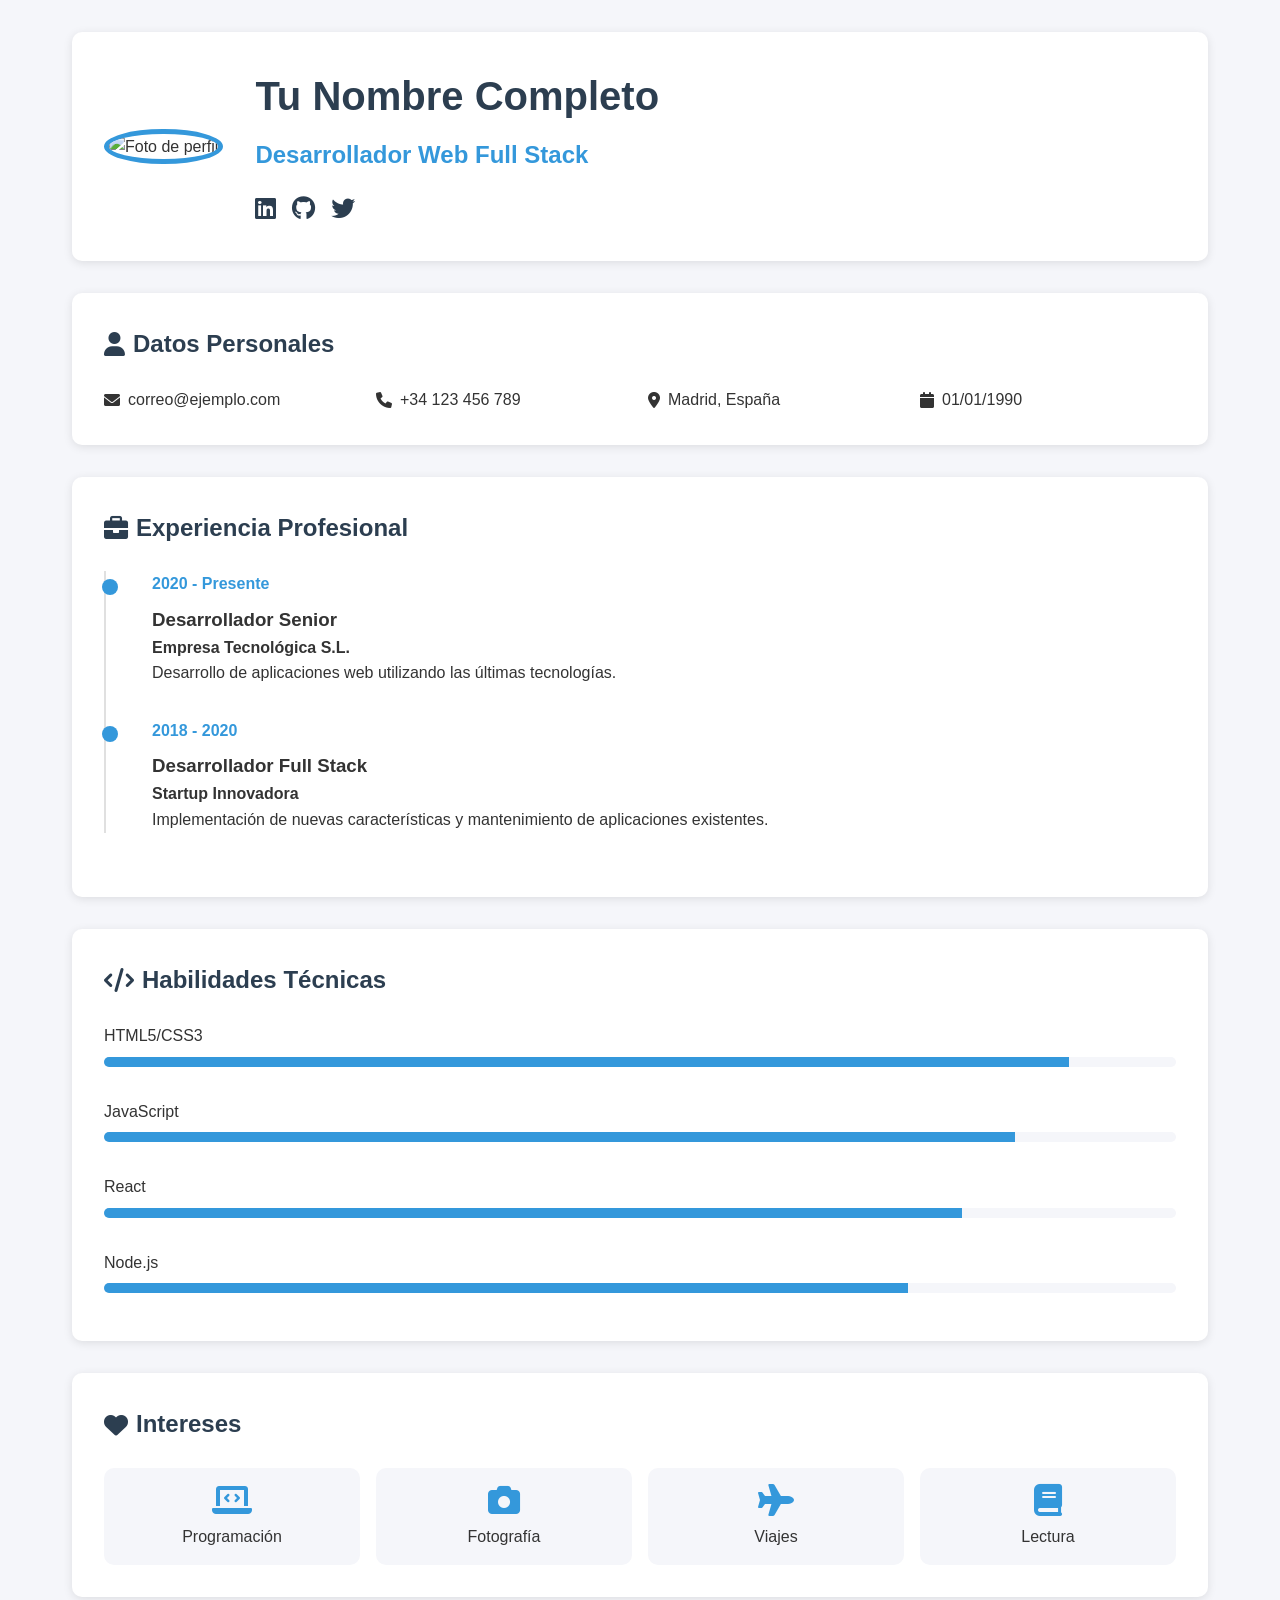
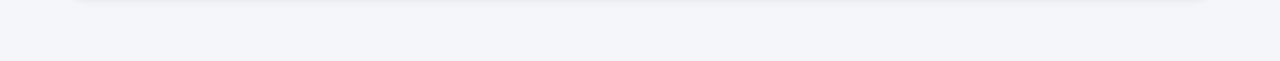
==== index.html @ dc8d5694 "index" ====
<!-- index.html -->
<!DOCTYPE html>
<html lang="es">
<head>
    <meta charset="UTF-8">
    <meta name="viewport" content="width=device-width, initial-scale=1.0">
    <title>Mi Curriculum Vitae</title>
    <link rel="stylesheet" href="styles.css">
    <link rel="stylesheet" href="https://cdnjs.cloudflare.com/ajax/libs/font-awesome/6.0.0/css/all.min.css">
</head>
<body>
    <div class="container">
        <!-- Sección de Perfil -->
        <header class="profile-section">
            <div class="profile-image">
                <img src="/api/placeholder/200/200" alt="Foto de perfil" class="profile-pic">
            </div>
            <div class="profile-info">
                <h1>Tu Nombre Completo</h1>
                <h2>Desarrollador Web Full Stack</h2>
                <div class="social-links">
                    <a href="#" class="social-icon"><i class="fab fa-linkedin"></i></a>
                    <a href="#" class="social-icon"><i class="fab fa-github"></i></a>
                    <a href="#" class="social-icon"><i class="fab fa-twitter"></i></a>
                </div>
            </div>
        </header>

        <!-- Datos Personales -->
        <section class="personal-info section">
            <h2 class="section-title"><i class="fas fa-user"></i> Datos Personales</h2>
            <div class="info-grid">
                <div class="info-item">
                    <i class="fas fa-envelope"></i>
                    <p>correo@ejemplo.com</p>
                </div>
                <div class="info-item">
                    <i class="fas fa-phone"></i>
                    <p>+34 123 456 789</p>
                </div>
                <div class="info-item">
                    <i class="fas fa-map-marker-alt"></i>
                    <p>Madrid, España</p>
                </div>
                <div class="info-item">
                    <i class="fas fa-calendar"></i>
                    <p>01/01/1990</p>
                </div>
            </div>
        </section>

        <!-- Experiencia -->
        <section class="experience section">
            <h2 class="section-title"><i class="fas fa-briefcase"></i> Experiencia Profesional</h2>
            <div class="timeline">
                <div class="timeline-item">
                    <div class="timeline-date">2020 - Presente</div>
                    <div class="timeline-content">
                        <h3>Desarrollador Senior</h3>
                        <h4>Empresa Tecnológica S.L.</h4>
                        <p>Desarrollo de aplicaciones web utilizando las últimas tecnologías.</p>
                    </div>
                </div>
                <div class="timeline-item">
                    <div class="timeline-date">2018 - 2020</div>
                    <div class="timeline-content">
                        <h3>Desarrollador Full Stack</h3>
                        <h4>Startup Innovadora</h4>
                        <p>Implementación de nuevas características y mantenimiento de aplicaciones existentes.</p>
                    </div>
                </div>
            </div>
        </section>

        <!-- Habilidades -->
        <section class="skills section">
            <h2 class="section-title"><i class="fas fa-code"></i> Habilidades Técnicas</h2>
            <div class="skills-grid">
                <div class="skill-item" data-skill="90">
                    <div class="skill-name">HTML5/CSS3</div>
                    <div class="skill-bar">
                        <div class="skill-level"></div>
                    </div>
                </div>
                <div class="skill-item" data-skill="85">
                    <div class="skill-name">JavaScript</div>
                    <div class="skill-bar">
                        <div class="skill-level"></div>
                    </div>
                </div>
                <div class="skill-item" data-skill="80">
                    <div class="skill-name">React</div>
                    <div class="skill-bar">
                        <div class="skill-level"></div>
                    </div>
                </div>
                <div class="skill-item" data-skill="75">
                    <div class="skill-name">Node.js</div>
                    <div class="skill-bar">
                        <div class="skill-level"></div>
                    </div>
                </div>
            </div>
        </section>

        <!-- Intereses -->
        <section class="interests section">
            <h2 class="section-title"><i class="fas fa-heart"></i> Intereses</h2>
            <div class="interests-grid">
                <div class="interest-item">
                    <i class="fas fa-laptop-code"></i>
                    <p>Programación</p>
                </div>
                <div class="interest-item">
                    <i class="fas fa-camera"></i>
                    <p>Fotografía</p>
                </div>
                <div class="interest-item">
                    <i class="fas fa-plane"></i>
                    <p>Viajes</p>
                </div>
                <div class="interest-item">
                    <i class="fas fa-book"></i>
                    <p>Lectura</p>
                </div>
            </div>
        </section>
    </div>
    <script src="script.js"></script>
</body>
</html>
---- styles.css ----
/* styles.css */
:root {
    --primary-color: #2c3e50;
    --secondary-color: #3498db;
    --text-color: #333;
    --light-gray: #f5f6fa;
    --timeline-color: #e0e0e0;
}

* {
    margin: 0;
    padding: 0;
    box-sizing: border-box;
}

body {
    font-family: 'Segoe UI', Tahoma, Geneva, Verdana, sans-serif;
    line-height: 1.6;
    color: var(--text-color);
    background-color: var(--light-gray);
}

.container {
    max-width: 1200px;
    margin: 0 auto;
    padding: 2rem;
}

/* Perfil */
.profile-section {
    display: flex;
    align-items: center;
    gap: 2rem;
    background-color: white;
    padding: 2rem;
    border-radius: 10px;
    box-shadow: 0 2px 10px rgba(0, 0, 0, 0.1);
    margin-bottom: 2rem;
}

.profile-image {
    flex-shrink: 0;
}

.profile-pic {
    width: 200px;
    height: 200px;
    border-radius: 50%;
    object-fit: cover;
    border: 5px solid var(--secondary-color);
}

.profile-info h1 {
    font-size: 2.5rem;
    color: var(--primary-color);
    margin-bottom: 0.5rem;
}

.profile-info h2 {
    color: var(--secondary-color);
    font-size: 1.5rem;
    margin-bottom: 1rem;
}

.social-links {
    display: flex;
    gap: 1rem;
}

.social-icon {
    color: var(--primary-color);
    font-size: 1.5rem;
    transition: color 0.3s ease;
}

.social-icon:hover {
    color: var(--secondary-color);
}

/* Secciones Generales */
.section {
    background-color: white;
    padding: 2rem;
    border-radius: 10px;
    box-shadow: 0 2px 10px rgba(0, 0, 0, 0.1);
    margin-bottom: 2rem;
}

.section-title {
    color: var(--primary-color);
    margin-bottom: 1.5rem;
    display: flex;
    align-items: center;
    gap: 0.5rem;
}

/* Datos Personales */
.info-grid {
    display: grid;
    grid-template-columns: repeat(auto-fit, minmax(200px, 1fr));
    gap: 1rem;
}

.info-item {
    display: flex;
    align-items: center;
    gap: 0.5rem;
}

/* Timeline */
.timeline {
    position: relative;
    padding-left: 2rem;
}

.timeline::before {
    content: '';
    position: absolute;
    left: 0;
    top: 0;
    height: 100%;
    width: 2px;
    background-color: var(--timeline-color);
}

.timeline-item {
    position: relative;
    margin-bottom: 2rem;
    padding-left: 1rem;
}

.timeline-item::before {
    content: '';
    position: absolute;
    left: -2.1rem;
    top: 0.5rem;
    width: 1rem;
    height: 1rem;
    background-color: var(--secondary-color);
    border-radius: 50%;
}

.timeline-date {
    color: var(--secondary-color);
    font-weight: bold;
    margin-bottom: 0.5rem;
}

/* Habilidades */
.skills-grid {
    display: grid;
    gap: 1rem;
}

.skill-item {
    margin-bottom: 1rem;
}

.skill-name {
    margin-bottom: 0.5rem;
}

.skill-bar {
    height: 10px;
    background-color: var(--light-gray);
    border-radius: 5px;
    overflow: hidden;
}

.skill-level {
    height: 100%;
    background-color: var(--secondary-color);
    width: 0;
    transition: width 1s ease-in-out;
}

/* Intereses */
.interests-grid {
    display: grid;
    grid-template-columns: repeat(auto-fit, minmax(150px, 1fr));
    gap: 1rem;
}

.interest-item {
    text-align: center;
    padding: 1rem;
    background-color: var(--light-gray);
    border-radius: 10px;
    transition: transform 0.3s ease;
}

.interest-item:hover {
    transform: translateY(-5px);
}

.interest-item i {
    font-size: 2rem;
    color: var(--secondary-color);
    margin-bottom: 0.5rem;
}

/* Responsive */
@media (max-width: 768px) {
    .profile-section {
        flex-direction: column;
        text-align: center;
    }

    .social-links {
        justify-content: center;
    }

    .info-grid {
        grid-template-columns: 1fr;
    }
}
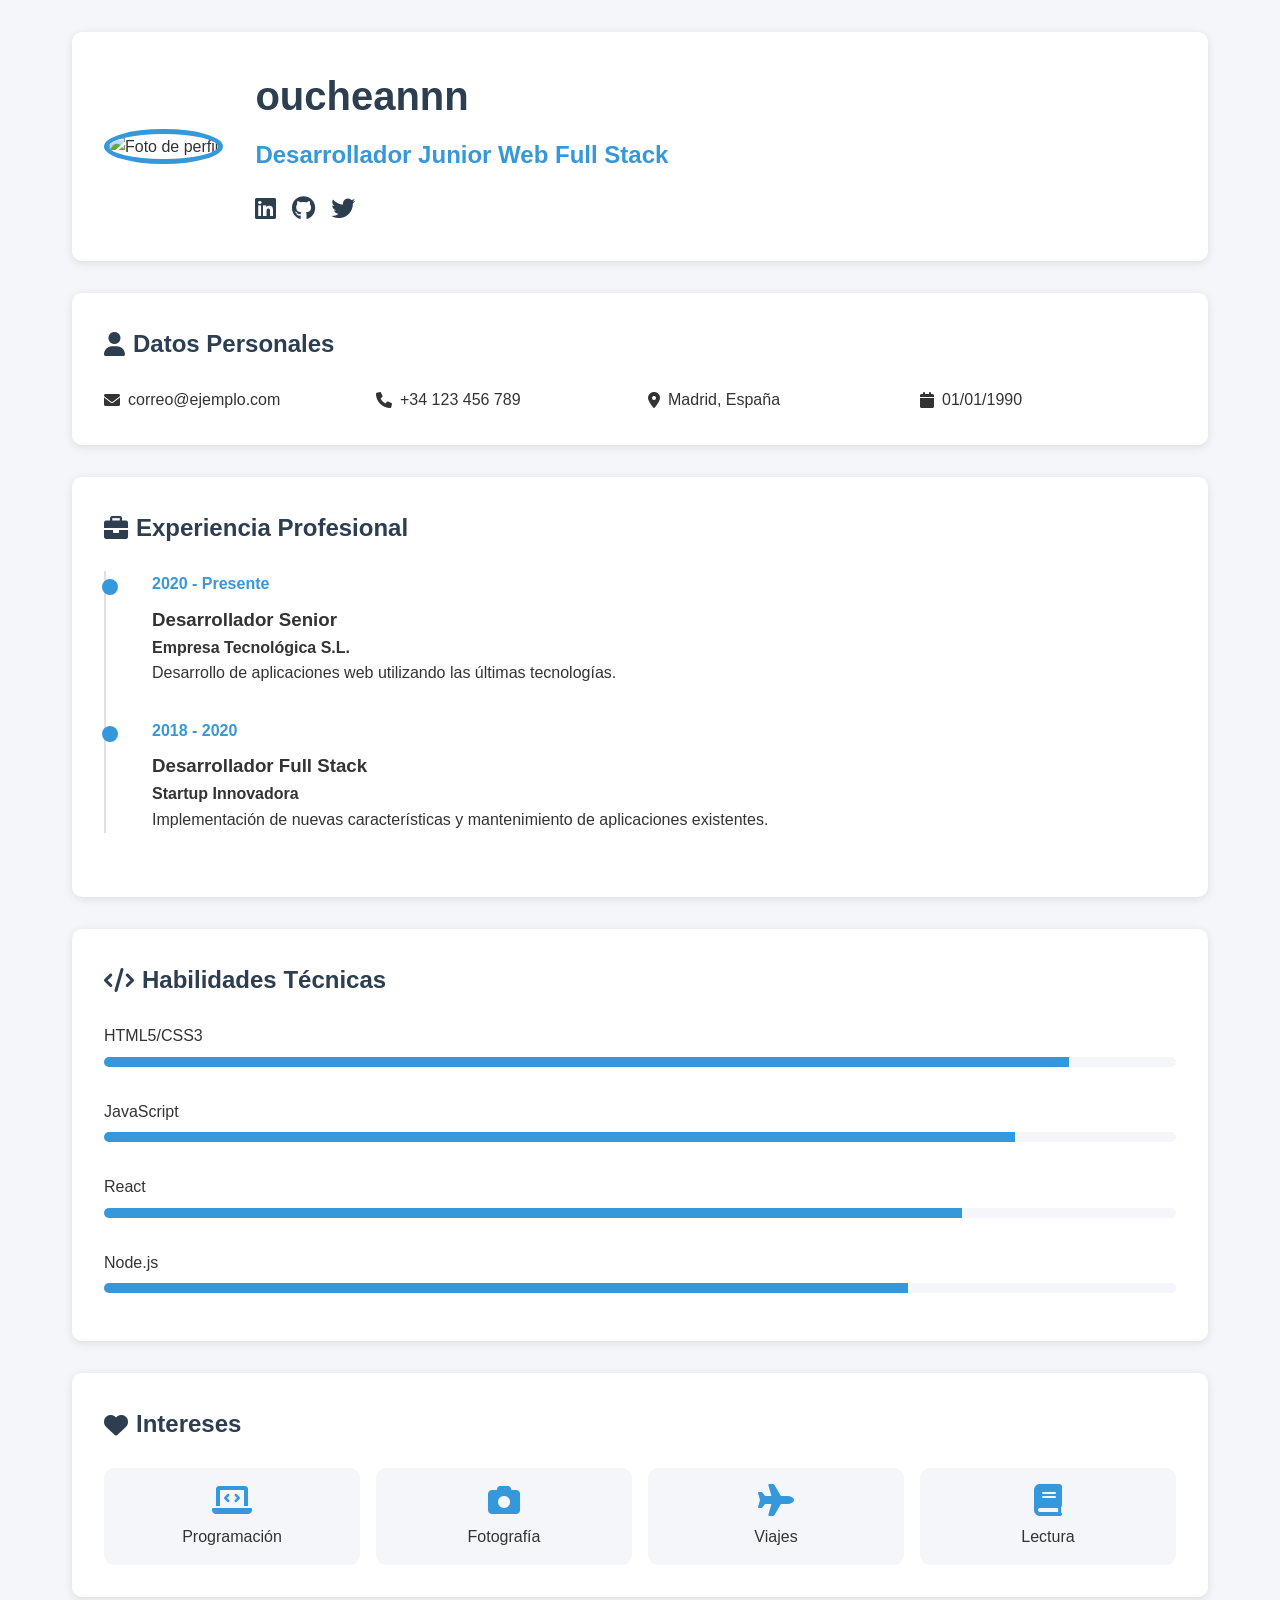
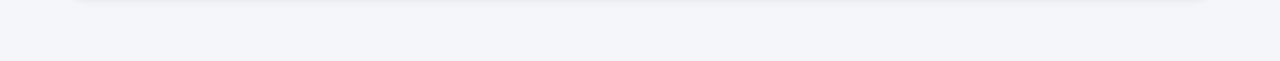
==== commit ed00a80d: "rellene los datos" ====
--- a/index.html
+++ b/index.html
@@ -16,8 +16,8 @@
                 <img src="/api/placeholder/200/200" alt="Foto de perfil" class="profile-pic">
             </div>
             <div class="profile-info">
-                <h1>Tu Nombre Completo</h1>
-                <h2>Desarrollador Web Full Stack</h2>
+                <h1>oucheannn</h1>
+                <h2>Desarrollador Junior Web Full Stack</h2>
                 <div class="social-links">
                     <a href="#" class="social-icon"><i class="fab fa-linkedin"></i></a>
                     <a href="#" class="social-icon"><i class="fab fa-github"></i></a>
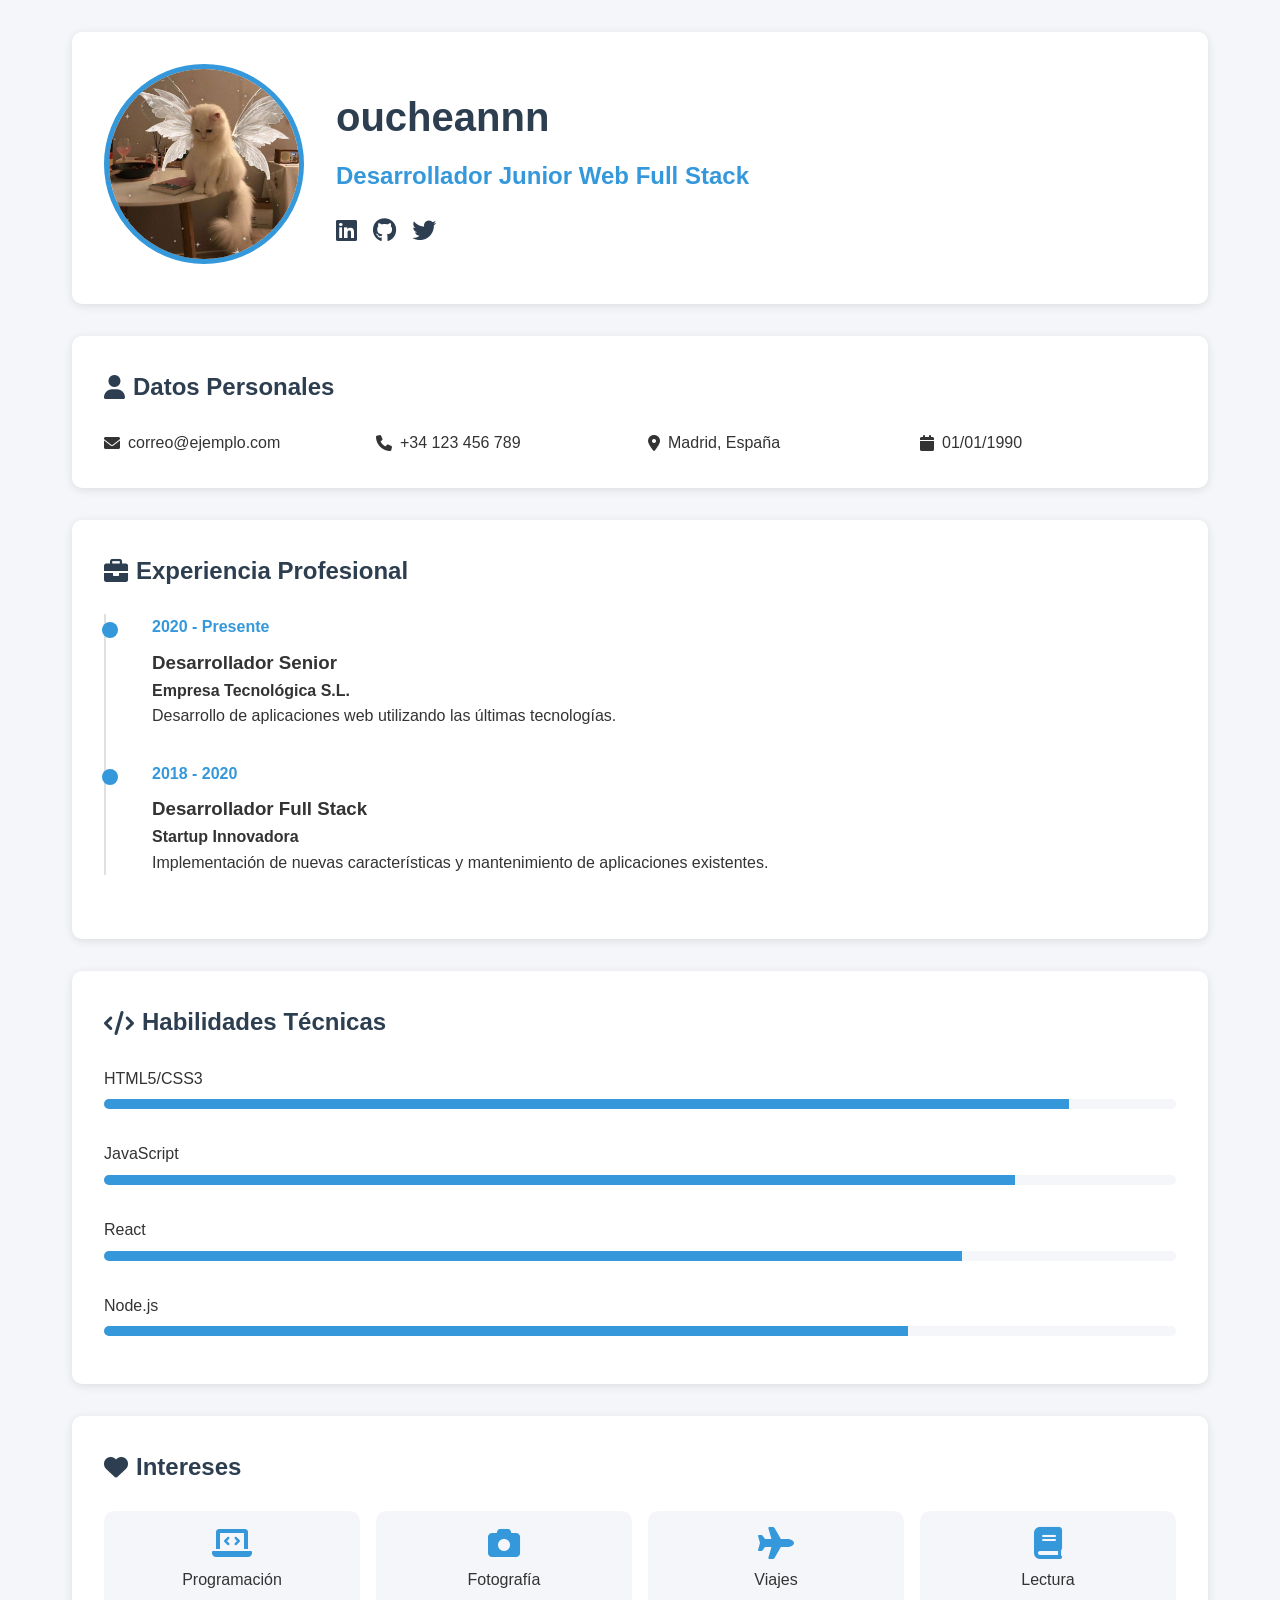
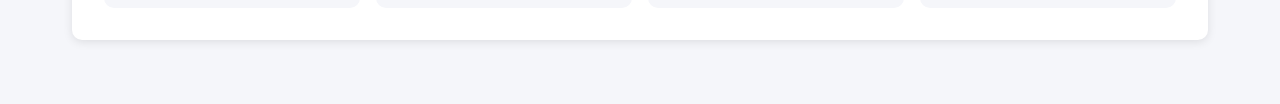
==== commit e0ffe164: "se subio foto" ====
--- a/index.html
+++ b/index.html
@@ -13,7 +13,7 @@
         <!-- Sección de Perfil -->
         <header class="profile-section">
             <div class="profile-image">
-                <img src="/api/placeholder/200/200" alt="Foto de perfil" class="profile-pic">
+                <img src="hola.jpg" alt="Foto de perfil" class="profile-pic">
             </div>
             <div class="profile-info">
                 <h1>oucheannn</h1>
